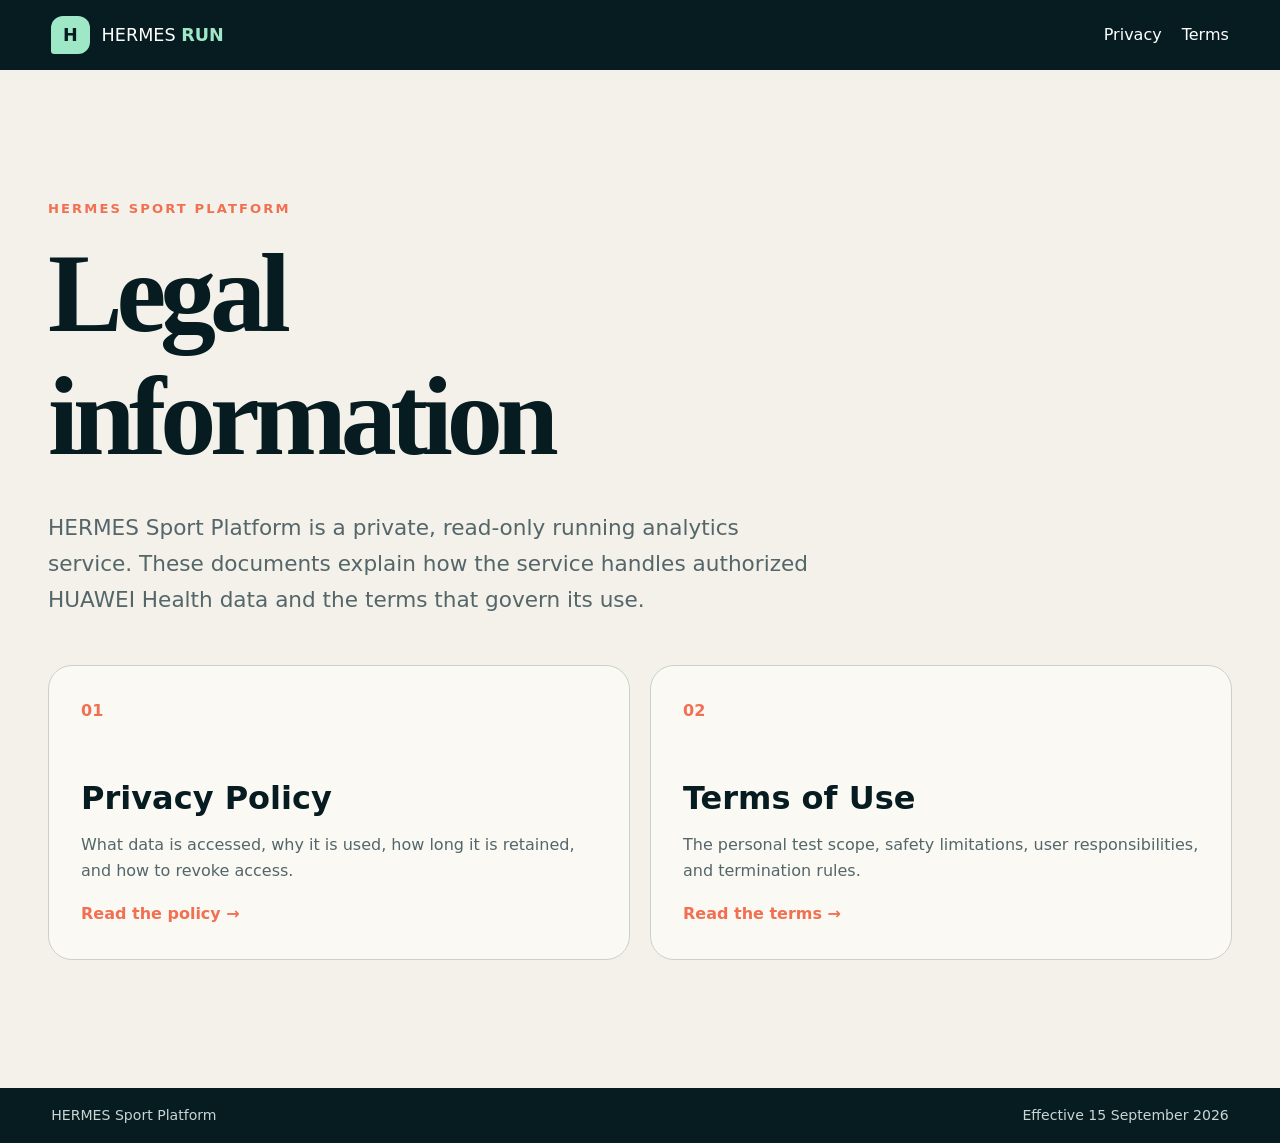
==== index.html @ ac79b197 "Create HERMES Sport legal pages" ====
<!doctype html>
<html lang="en">
  <head>
    <meta charset="utf-8">
    <meta name="viewport" content="width=device-width, initial-scale=1">
    <meta name="description" content="Legal information for HERMES Sport Platform.">
    <title>HERMES Sport Platform — Legal</title>
    <link rel="stylesheet" href="assets/style.css">
  </head>
  <body>
    <header class="site-header">
      <a class="brand" href="./" aria-label="HERMES Sport Platform legal home">
        <span class="brand-mark" aria-hidden="true">H</span>
        <span>HERMES <strong>RUN</strong></span>
      </a>
      <nav aria-label="Legal navigation">
        <a href="privacy/">Privacy</a>
        <a href="terms/">Terms</a>
      </nav>
    </header>

    <main class="landing">
      <p class="eyebrow">HERMES SPORT PLATFORM</p>
      <h1>Legal information</h1>
      <p class="lede">
        HERMES Sport Platform is a private, read-only running analytics service. These documents
        explain how the service handles authorized HUAWEI Health data and the terms that govern its
        use.
      </p>
      <div class="card-grid">
        <a class="card" href="privacy/">
          <span class="card-number">01</span>
          <h2>Privacy Policy</h2>
          <p>What data is accessed, why it is used, how long it is retained, and how to revoke access.</p>
          <span class="card-link">Read the policy →</span>
        </a>
        <a class="card" href="terms/">
          <span class="card-number">02</span>
          <h2>Terms of Use</h2>
          <p>The personal test scope, safety limitations, user responsibilities, and termination rules.</p>
          <span class="card-link">Read the terms →</span>
        </a>
      </div>
    </main>

    <footer>
      <span>HERMES Sport Platform</span>
      <span>Effective 15 September 2026</span>
    </footer>
  </body>
</html>
---- assets/style.css ----
:root {
  color-scheme: light;
  --ink: #071c21;
  --muted: #54666a;
  --paper: #f3f1e9;
  --panel: #faf9f4;
  --mint: #9ee7c7;
  --coral: #f27052;
  --line: #cad1ce;
  --warning: #fff3c7;
  --warning-line: #dbc26d;
}

* {
  box-sizing: border-box;
}

html {
  font-family: Inter, ui-sans-serif, system-ui, -apple-system, BlinkMacSystemFont, "Segoe UI", sans-serif;
  color: var(--ink);
  background: var(--paper);
  line-height: 1.65;
}

body {
  min-height: 100vh;
  margin: 0;
}

a {
  color: inherit;
  text-underline-offset: 0.2em;
}

.site-header,
footer {
  display: flex;
  align-items: center;
  justify-content: space-between;
  gap: 2rem;
  padding: 1rem clamp(1.25rem, 4vw, 4rem);
  background: var(--ink);
  color: #fff;
}

.brand {
  display: inline-flex;
  align-items: center;
  gap: 0.75rem;
  font-size: 1.1rem;
  text-decoration: none;
}

.brand strong {
  color: var(--mint);
}

.brand-mark {
  display: grid;
  width: 2.4rem;
  height: 2.4rem;
  place-items: center;
  border-radius: 0.75rem 0.75rem 0.75rem 0.2rem;
  background: var(--mint);
  color: var(--ink);
  font-weight: 900;
}

nav {
  display: flex;
  gap: 1.25rem;
}

nav a {
  text-decoration: none;
}

nav a:hover,
nav a:focus-visible,
nav a[aria-current="page"] {
  color: var(--mint);
}

.landing,
.document {
  width: min(100% - 2.5rem, 74rem);
  margin-inline: auto;
}

.landing {
  padding-block: clamp(4rem, 10vw, 8rem);
}

.eyebrow {
  margin: 0 0 0.75rem;
  color: var(--coral);
  font-size: 0.82rem;
  font-weight: 800;
  letter-spacing: 0.16em;
}

h1,
h2 {
  line-height: 1.1;
}

h1 {
  max-width: 12ch;
  margin: 0;
  font-family: Georgia, "Times New Roman", serif;
  font-size: clamp(3.5rem, 10vw, 7rem);
  letter-spacing: -0.055em;
}

.lede {
  max-width: 48rem;
  margin: 2rem 0 3rem;
  color: var(--muted);
  font-size: clamp(1.1rem, 2vw, 1.35rem);
}

.card-grid {
  display: grid;
  grid-template-columns: repeat(2, minmax(0, 1fr));
  gap: 1.25rem;
}

.card {
  min-height: 18rem;
  padding: 2rem;
  border: 1px solid var(--line);
  border-radius: 1.5rem;
  background: var(--panel);
  text-decoration: none;
  transition: transform 160ms ease, border-color 160ms ease;
}

.card:hover,
.card:focus-visible {
  transform: translateY(-3px);
  border-color: var(--ink);
}

.card-number,
.card-link {
  color: var(--coral);
  font-weight: 800;
}

.card h2 {
  margin: 3.5rem 0 1rem;
  font-size: 2rem;
}

.card p {
  color: var(--muted);
}

.document {
  max-width: 52rem;
  padding-block: clamp(3rem, 8vw, 6rem);
}

.document-heading {
  padding-bottom: 2rem;
  border-bottom: 1px solid var(--ink);
}

.document-heading h1 {
  font-size: clamp(3rem, 8vw, 5.5rem);
}

.meta {
  color: var(--muted);
}

.draft-notice {
  margin: 2rem 0;
  padding: 1.25rem;
  border: 1px solid var(--warning-line);
  border-radius: 0.75rem;
  background: var(--warning);
}

code {
  overflow-wrap: anywhere;
  font-size: 0.88em;
}

section {
  padding-block: 1.5rem;
  border-bottom: 1px solid var(--line);
}

section h2 {
  margin: 0 0 1rem;
  font-size: 1.4rem;
}

section p,
section ul {
  color: #263b40;
}

section li + li {
  margin-top: 0.45rem;
}

footer {
  color: #c8d5d3;
  font-size: 0.88rem;
}

@media (max-width: 680px) {
  .site-header,
  footer {
    align-items: flex-start;
    flex-direction: column;
  }

  .card-grid {
    grid-template-columns: 1fr;
  }

  .card {
    min-height: auto;
  }
}
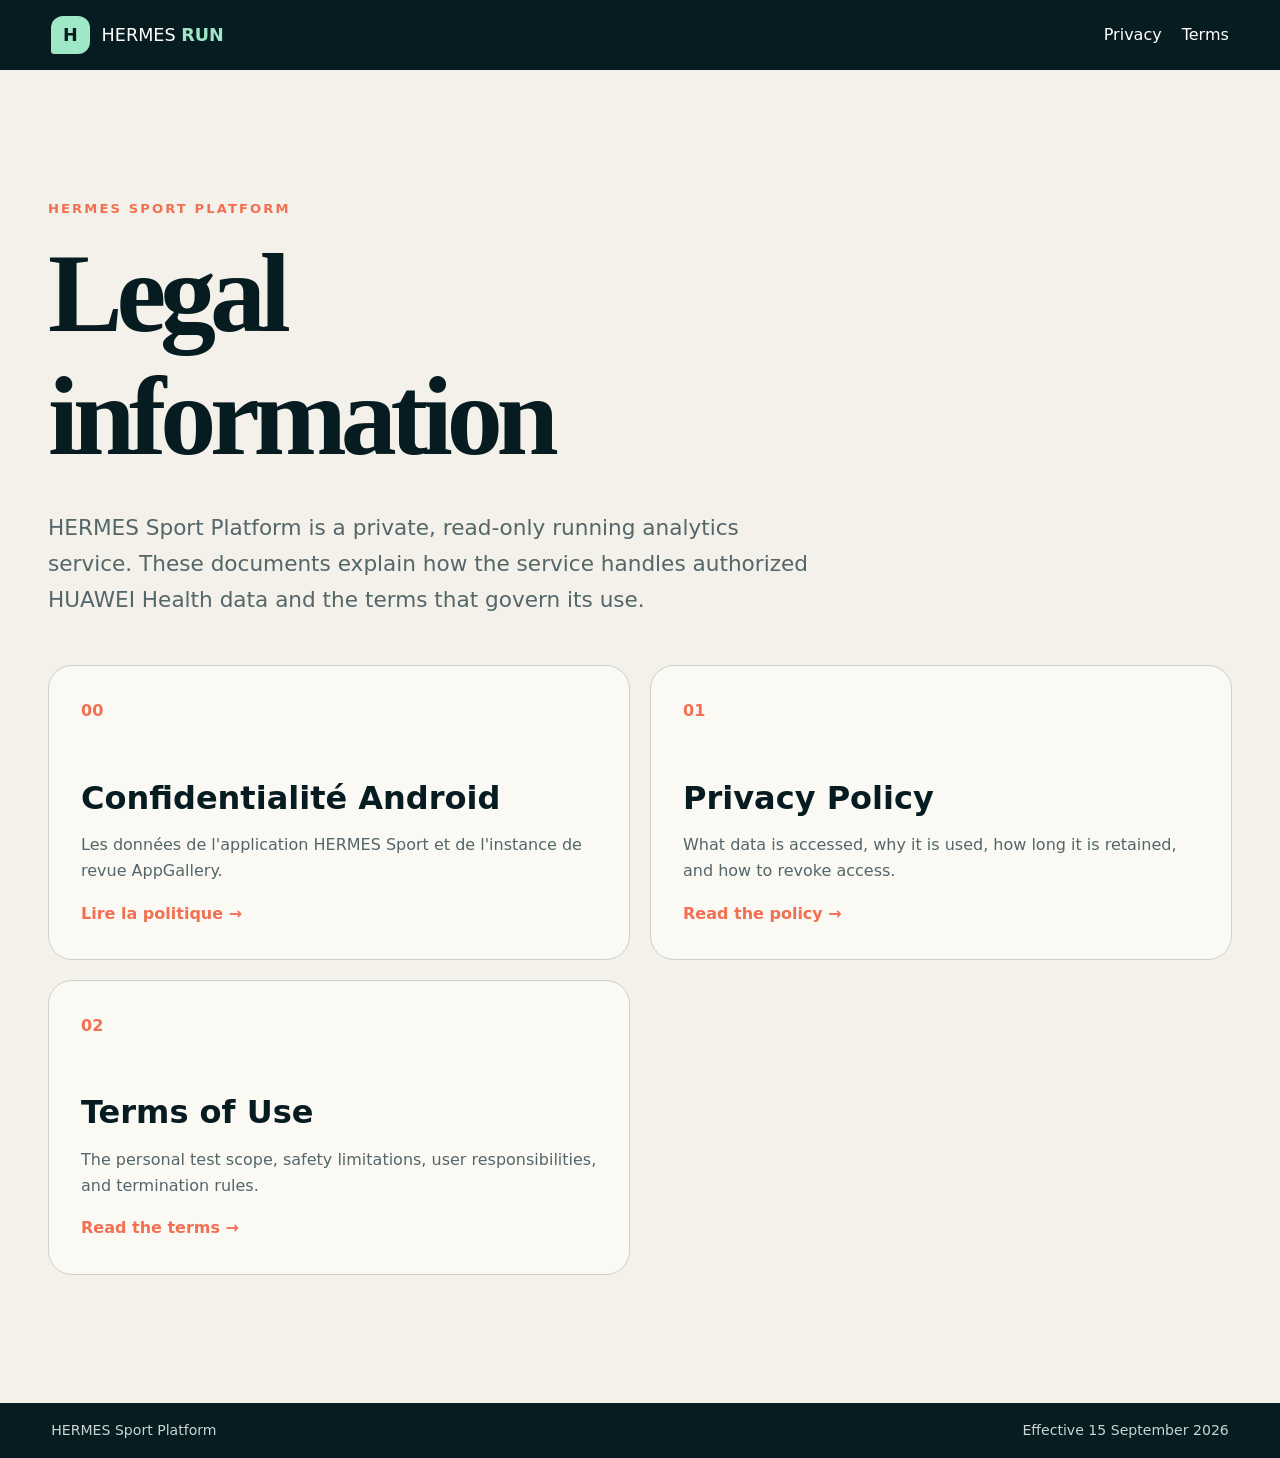
==== commit d4a1a2d5: "Publish Android companion privacy policy" ====
--- a/index.html
+++ b/index.html
@@ -28,6 +28,12 @@
         use.
       </p>
       <div class="card-grid">
+        <a class="card" href="mobile/privacy/">
+          <span class="card-number">00</span>
+          <h2>Confidentialité Android</h2>
+          <p>Les données de l'application HERMES Sport et de l'instance de revue AppGallery.</p>
+          <span class="card-link">Lire la politique →</span>
+        </a>
         <a class="card" href="privacy/">
           <span class="card-number">01</span>
           <h2>Privacy Policy</h2>
